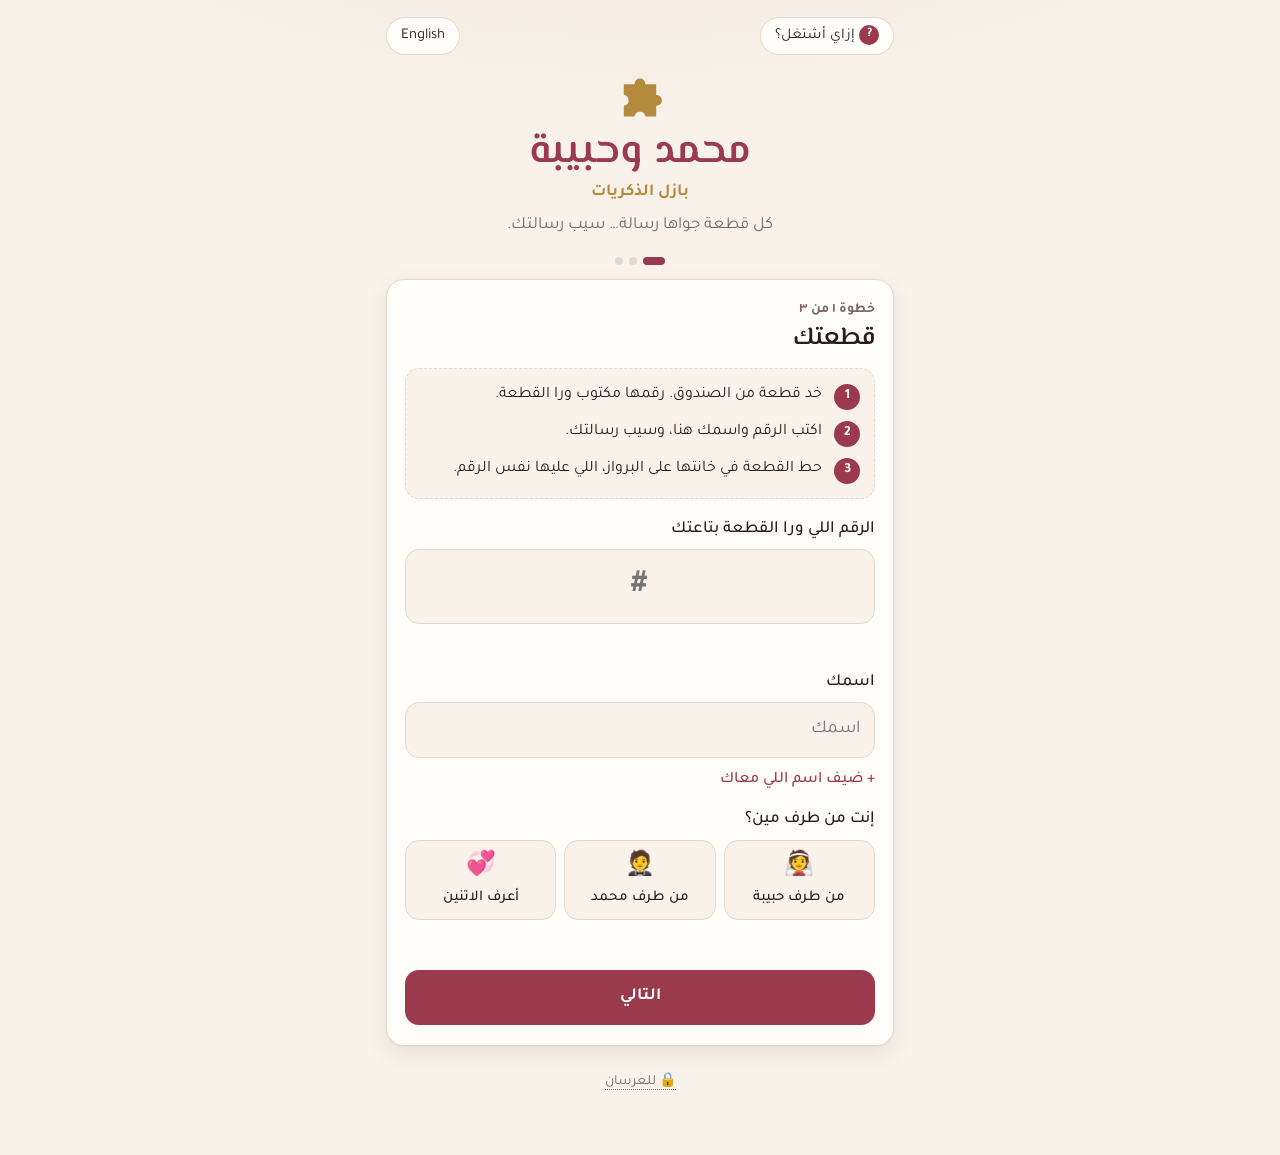
==== index.html @ a531de99 "Add files via upload" ====
<!doctype html>
<html lang="ar" dir="rtl">
<head>
  <meta charset="utf-8">
  <meta name="viewport" content="width=device-width, initial-scale=1, viewport-fit=cover">
  <meta name="robots" content="noindex, nofollow">
  <meta name="theme-color" content="#f8f2ea" media="(prefers-color-scheme: light)">
  <meta name="theme-color" content="#1b1416" media="(prefers-color-scheme: dark)">
  <title>Puzzle of Memories</title>
  <link rel="icon" href="data:image/svg+xml,%3Csvg xmlns='http://www.w3.org/2000/svg' viewBox='0 0 100 100'%3E%3Cpath fill='%239b3a4d' d='M20 30H40C40 16 60 16 60 30H80V50C94 50 94 70 80 70V90H60C60 78 40 78 40 90H20V70C32 70 32 50 20 50Z'/%3E%3C/svg%3E">
  <link rel="preconnect" href="https://fonts.googleapis.com">
  <link rel="preconnect" href="https://fonts.gstatic.com" crossorigin>
  <link href="https://fonts.googleapis.com/css2?family=Cormorant+Garamond:wght@600&family=El+Messiri:wght@600&family=Tajawal:wght@400;500;700&display=swap" rel="stylesheet">
  <link rel="stylesheet" href="app.css?v=1">
</head>
<body>
<div class="wrap">
  <div class="topbar">
    <button class="chip-btn" id="helpBtn"><b aria-hidden="true">?</b> <span data-t="helpBtn"></span></button>
    <button class="chip-btn" id="langBtn" data-t="langSwitch">English</button>
  </div>

  <header class="hero">
    <svg class="emblem" viewBox="0 0 100 100" aria-hidden="true"><path fill="currentColor" d="M20 30H40C40 16 60 16 60 30H80V50C94 50 94 70 80 70V90H60C60 78 40 78 40 90H20V70C32 70 32 50 20 50Z"/></svg>
    <h1 class="couple-names" data-couple></h1>
    <p class="app-title" data-t="appTitle"></p>
    <p class="tagline" data-t="tagline"></p>
    <div class="progress-pill" id="progress" hidden>
      <span class="progress-bar"><i id="progressFill"></i></span>
      <span id="progressText"></span>
    </div>
  </header>

  <p class="notice" id="demoNote" data-t="demo" hidden></p>
  <p class="notice" id="inAppNote" data-t="inApp" hidden></p>

  <!-- unsent message from earlier -->
  <section class="card" id="pendingCard" hidden>
    <p id="pendingText" style="margin-top:0"></p>
    <div class="actions">
      <button class="btn btn-primary" id="pendingSend" data-t="sendNow"></button>
      <button class="btn btn-ghost" id="pendingDiscard" data-t="discard"></button>
    </div>
  </section>

  <div class="dots" id="dots"><i></i><i></i><i></i></div>

  <!-- STEP 1: piece + names -->
  <section class="card" id="step1">
    <p class="step-label" id="s1label"></p>
    <h2 data-t="step1Title"></h2>
    <ol class="how" id="howList">
      <li><span class="n">1</span><span data-t="how1"></span></li>
      <li><span class="n">2</span><span data-t="how2"></span></li>
      <li><span class="n">3</span><span data-t="how3"></span></li>
    </ol>
    <label class="field" for="piece" data-t="pieceLabel"></label>
    <input class="input piece-input" id="piece" inputmode="numeric" pattern="[0-9]*" autocomplete="off" maxlength="4" placeholder="#">
    <div class="status" id="pieceStatus" aria-live="polite"></div>
    <div class="suggest" id="suggest" hidden>
      <span class="bulb" aria-hidden="true">💡</span>
      <div><p id="suggestText"></p><button class="btn btn-soft btn-small" id="suggestUse"></button></div>
    </div>

    <label class="field" for="name" data-t="nameLabel"></label>
    <input class="input" id="name" autocomplete="name" maxlength="80" data-tph="namePh">

    <div id="partnerWrap" hidden>
      <label class="field" for="partner" data-t="partnerLabel"></label>
      <div class="row">
        <input class="input" id="partner" maxlength="80" data-tph="partnerPh">
        <button class="btn btn-ghost btn-small" id="partnerRemove" data-t="remove"></button>
      </div>
    </div>
    <button class="link-btn" id="partnerAdd" data-t="addPartner"></button>

    <label class="field" data-t="sideLabel"></label>
    <div class="sides" id="sides">
      <button class="side-opt" data-side="bride" aria-pressed="false"><span class="ico">👰</span><span data-t="side_bride"></span></button>
      <button class="side-opt" data-side="groom" aria-pressed="false"><span class="ico">🤵</span><span data-t="side_groom"></span></button>
      <button class="side-opt" data-side="both" aria-pressed="false"><span class="ico">💞</span><span data-t="side_both"></span></button>
    </div>

    <div class="status bad" id="s1err"></div>
    <div class="actions"><button class="btn btn-primary" id="s1next" data-t="next"></button></div>
  </section>

  <!-- STEP 2: question or note -->
  <section class="card" id="step2" hidden>
    <p class="step-label" id="s2label"></p>
    <h2 data-t="step2Title"></h2>

    <button class="choice" id="modeQ" aria-pressed="true">
      <span class="ico">💬</span>
      <span><b data-t="modeQuestion"></b><span data-t="modeQuestionSub"></span></span>
    </button>

    <div class="qcard" id="qcard">
      <span class="cat" id="qcat"></span>
      <p class="qtext" id="qtext"></p>
      <div class="qbtns">
        <button class="btn btn-soft btn-small" id="shuffle">🔀 <span data-t="anotherQ"></span></button>
        <button class="btn btn-ghost btn-small" id="seeAll" data-t="seeAll"></button>
      </div>
    </div>

    <button class="choice" id="modeN" aria-pressed="false" style="margin-top:12px">
      <span class="ico">💌</span>
      <span><b data-t="modeNote"></b><span data-t="modeNoteSub"></span></span>
    </button>

    <div class="actions">
      <button class="btn btn-ghost" id="s2back" data-t="back"></button>
      <button class="btn btn-primary" id="s2next" data-t="next"></button>
    </div>
  </section>

  <!-- STEP 3: write / voice / photo -->
  <section class="card" id="step3" hidden>
    <p class="step-label" id="s3label"></p>
    <h2 id="s3title"></h2>

    <div class="mini-q" id="miniQ">
      <div class="mini-q-head">
        <span class="cat" data-t="yourQuestion"></span>
        <button class="link-btn" style="padding:0" id="changeQ" data-t="change"></button>
      </div>
      <p class="qtext" id="miniQtext"></p>
    </div>
    <p class="relax" data-t="relax"></p>

    <div class="block">
      <div class="block-head"><b>✍️ <span data-t="writeLabel"></span></b><span class="opt" data-t="optional"></span></div>
      <textarea class="input" id="message" maxlength="5000" data-tph="writePh"></textarea>
    </div>

    <div class="block">
      <div class="block-head"><b>🎙️ <span data-t="voiceLabel"></span></b><span class="opt" id="maxVoice"></span></div>
      <div class="rec" id="recIdle">
        <button class="rec-btn" id="recStart" aria-label="record">
          <svg viewBox="0 0 24 24" fill="currentColor"><path d="M12 15a3 3 0 0 0 3-3V6a3 3 0 1 0-6 0v6a3 3 0 0 0 3 3Zm5-3a5 5 0 0 1-10 0H5a7 7 0 0 0 6 6.92V21h2v-2.08A7 7 0 0 0 19 12h-2Z"/></svg>
        </button>
        <div class="rec-info"><span data-t="record"></span></div>
      </div>
      <div class="rec" id="recLive" hidden>
        <button class="rec-btn live" id="recStop" aria-label="stop">
          <svg viewBox="0 0 24 24" fill="currentColor"><rect x="6" y="6" width="12" height="12" rx="2"/></svg>
        </button>
        <div class="rec-info">
          <div class="rec-time" id="recTime">0:00</div>
          <div class="meter" id="meter"></div>
          <small class="opt" data-t="recording"></small>
        </div>
      </div>
      <div class="rec-done" id="recDone" hidden>
        <audio id="recAudio" controls preload="metadata"></audio>
        <div class="row">
          <button class="btn btn-soft btn-small" id="recAgain" data-t="reRecord"></button>
          <button class="btn btn-ghost btn-small" id="recDel" data-t="del"></button>
        </div>
      </div>
      <div class="status bad" id="recErr"></div>
    </div>

    <div class="block">
      <div class="block-head"><b>📸 <span data-t="photoLabel"></span></b><span class="opt" data-t="optional"></span></div>
      <p class="hint" data-t="photoSub"></p>
      <div id="photoIdle"><button class="btn btn-soft" id="photoStart">📷 <span data-t="takePhoto"></span></button></div>
      <div id="photoDone" hidden>
        <img class="photo-preview" id="photoImg" alt="">
        <div class="row">
          <button class="btn btn-soft btn-small" id="photoAgain" data-t="retake"></button>
          <button class="btn btn-ghost btn-small" id="photoDel" data-t="remove"></button>
        </div>
      </div>
      <input type="file" id="photoFallback" accept="image/*" capture="user" hidden>
      <div class="status bad" id="photoErr"></div>
    </div>

    <div class="status bad" id="s3err"></div>
    <div id="sendState" class="sending" hidden>
      <div id="sendText"></div>
      <div class="upbar"><i id="sendBar"></i></div>
      <button class="btn btn-soft btn-small" id="retryBtn" style="margin-top:12px" data-t="retry" hidden></button>
    </div>
    <div class="actions" id="s3actions">
      <button class="btn btn-ghost" id="s3back" data-t="back"></button>
      <button class="btn btn-primary" id="send" data-t="send"></button>
    </div>
  </section>

  <!-- DONE -->
  <section class="card done" id="doneCard" hidden>
    <div class="big-num">
      <svg viewBox="0 0 100 100" aria-hidden="true"><path fill="currentColor" d="M20 30H40C40 16 60 16 60 30H80V50C94 50 94 70 80 70V90H60C60 78 40 78 40 90H20V70C32 70 32 50 20 50Z"/></svg>
      <span id="doneNum"></span>
    </div>
    <h2 id="doneTitle"></h2>
    <p id="doneBody"></p>
    <div class="thanks">
      <p data-t="coupleThanks"></p>
      <p class="sign" data-couple></p>
    </div>
    <div class="actions"><button class="btn btn-ghost" style="width:100%" id="again" data-t="nextGuest"></button></div>
  </section>

  <p class="foot"><a href="couple.html">🔒 <span data-t="forCouple"></span></a></p>
</div>

<!-- all-questions sheet -->
<div class="sheet-back" id="sheet" hidden>
  <div class="sheet" role="dialog" aria-modal="true">
    <div class="sheet-head"><h3 data-t="chooseOne"></h3><button class="chip-btn" id="sheetClose" data-t="close"></button></div>
    <div class="sheet-body" id="sheetBody"></div>
  </div>
</div>

<!-- how it works -->
<div class="sheet-back" id="help" hidden>
  <div class="sheet" role="dialog" aria-modal="true" aria-labelledby="helpTitle">
    <div class="sheet-head"><h3 id="helpTitle" data-t="howTitle"></h3><button class="chip-btn" id="helpClose" data-t="close"></button></div>
    <div class="sheet-body">
      <ol class="how big">
        <li><span class="n">1</span><span data-t="how1"></span></li>
        <li><span class="n">2</span><span data-t="how2"></span></li>
        <li><span class="n">3</span><span data-t="how3"></span></li>
      </ol>
      <p class="relax" data-t="relax"></p>
      <div class="actions"><button class="btn btn-primary" id="helpOk" data-t="howClose"></button></div>
    </div>
  </div>
</div>

<!-- camera -->
<div class="cam" id="cam" hidden>
  <video id="camVideo" playsinline muted autoplay></video>
  <div class="cam-bar">
    <button class="chip-btn" id="camCancel" data-t="cancel"></button>
    <button class="shutter" id="camShoot" aria-label="take photo"></button>
    <button class="chip-btn" id="camFlip">🔄 <span data-t="flip"></span></button>
  </div>
</div>

<script>
  // If the couple has signed in on this phone, scanning the QR opens their memories directly.
  try {
    if (localStorage.getItem("puzzle-couple-pass") && !/[?&]guest\b/.test(location.search)) location.replace("couple.html");
  } catch (e) {}
</script>
<script src="config.js?v=1"></script>
<script src="i18n.js?v=1"></script>
<script src="api.js?v=1"></script>
<script src="guest.js?v=1"></script>
</body>
</html>
---- app.css ----
:root {
  --bg: #f8f2ea;
  --bg-2: #f1e7dc;
  --surface: #fffdfa;
  --ink: #2a1b1f;
  --muted: #7a666a;
  --line: #e6d8cc;
  --rose: #9b3a4d;
  --rose-ink: #ffffff;
  --rose-soft: #f4e2e1;
  --gold: #b48a3c;
  --gold-soft: #f3e8d2;
  --ok: #3f7d58;
  --err: #b0413e;
  --shadow: 0 1px 2px rgba(60, 30, 30, .06), 0 8px 24px rgba(60, 30, 30, .07);
  --radius: 18px;
  --font-body: "Tajawal", system-ui, -apple-system, "Segoe UI", sans-serif;
  --font-display: "Cormorant Garamond", Georgia, serif;
  color-scheme: light;
}
:root[lang="ar"] { --font-display: "El Messiri", "Tajawal", serif; }

@media (prefers-color-scheme: dark) {
  :root:not([data-theme="light"]) {
    --bg: #1b1416; --bg-2: #241a1d; --surface: #2a2023; --ink: #f4eae6; --muted: #b9a6a8;
    --line: #3d2f33; --rose: #d9798a; --rose-ink: #2a1418; --rose-soft: #3a2429; --gold: #d8b36a;
    --gold-soft: #3a3022; --ok: #7cc49a; --err: #ef8b86;
    --shadow: 0 1px 2px rgba(0,0,0,.3), 0 8px 24px rgba(0,0,0,.25);
    color-scheme: dark;
  }
}
:root[data-theme="dark"] {
  --bg: #1b1416; --bg-2: #241a1d; --surface: #2a2023; --ink: #f4eae6; --muted: #b9a6a8;
  --line: #3d2f33; --rose: #d9798a; --rose-ink: #2a1418; --rose-soft: #3a2429; --gold: #d8b36a;
  --gold-soft: #3a3022; --ok: #7cc49a; --err: #ef8b86; color-scheme: dark;
}

* { box-sizing: border-box; }
html { -webkit-text-size-adjust: 100%; }
body {
  margin: 0; min-height: 100dvh; background: var(--bg); color: var(--ink);
  font-family: var(--font-body); font-size: 17px; line-height: 1.55;
  background-image: radial-gradient(1200px 500px at 50% -200px, var(--bg-2), transparent 70%);
}
button, input, textarea { font: inherit; color: inherit; }
[hidden] { display: none !important; }

.wrap { max-width: 540px; margin: 0 auto; padding: 16px 16px 48px; }

/* ---------- header ---------- */
.topbar { display: flex; justify-content: space-between; align-items: center; gap: 8px; min-height: 40px; }
.chip-btn {
  border: 1px solid var(--line); background: var(--surface); border-radius: 999px;
  padding: 6px 14px; font-size: 15px; cursor: pointer; color: var(--ink);
}
.chip-btn:active { transform: scale(.97); }
.hero { text-align: center; padding: 12px 0 18px; }
.emblem { width: 54px; height: 54px; color: var(--gold); margin: 0 auto 6px; display: block; }
.couple-names {
  font-family: var(--font-display); font-weight: 600; font-size: clamp(30px, 8.5vw, 42px);
  line-height: 1.15; margin: 0; color: var(--rose); letter-spacing: .2px;
}
.app-title { margin: 4px 0 0; font-size: 15px; letter-spacing: .14em; text-transform: uppercase; color: var(--gold); font-weight: 700; }
:root[lang="ar"] .app-title { letter-spacing: 0; text-transform: none; font-size: 17px; }
.tagline { margin: 6px 0 0; color: var(--muted); }
.progress-pill {
  display: inline-flex; align-items: center; gap: 8px; margin-top: 12px; padding: 6px 14px;
  border-radius: 999px; background: var(--gold-soft); color: var(--ink); font-size: 15px; font-weight: 500;
}
.progress-bar { width: 70px; height: 6px; border-radius: 6px; background: color-mix(in srgb, var(--gold) 25%, transparent); overflow: hidden; }
.progress-bar > i { display: block; height: 100%; background: var(--gold); width: 0; transition: width .6s ease; }

.notice {
  border-radius: 14px; padding: 10px 14px; font-size: 15px; margin: 0 0 12px;
  background: var(--gold-soft); border: 1px solid color-mix(in srgb, var(--gold) 35%, transparent);
}
.notice.err { background: color-mix(in srgb, var(--err) 12%, var(--surface)); border-color: color-mix(in srgb, var(--err) 35%, transparent); }

/* ---------- cards & steps ---------- */
.card {
  background: var(--surface); border: 1px solid var(--line); border-radius: var(--radius);
  box-shadow: var(--shadow); padding: 20px 18px; margin-bottom: 14px;
}
.step-label { font-size: 13px; color: var(--muted); font-weight: 700; letter-spacing: .06em; text-transform: uppercase; margin: 0 0 2px; }
:root[lang="ar"] .step-label { letter-spacing: 0; text-transform: none; font-size: 14px; }
.card h2 { font-family: var(--font-display); font-size: 27px; font-weight: 600; margin: 0 0 14px; line-height: 1.2; }
:root[lang="ar"] .card h2 { font-size: 25px; }
.dots { display: flex; gap: 6px; justify-content: center; margin: 0 0 14px; }
.dots i { width: 8px; height: 8px; border-radius: 50%; background: var(--line); transition: all .3s; }
.dots i.on { background: var(--rose); width: 22px; border-radius: 6px; }

label.field { display: block; font-weight: 500; margin: 14px 0 6px; }
label.field:first-of-type { margin-top: 0; }
.input, textarea.input {
  width: 100%; border: 1.5px solid var(--line); background: var(--bg); border-radius: 14px;
  padding: 13px 14px; font-size: 18px; outline: none; transition: border-color .2s, box-shadow .2s;
}
.input:focus { border-color: var(--rose); box-shadow: 0 0 0 4px color-mix(in srgb, var(--rose) 15%, transparent); }
textarea.input { min-height: 140px; resize: vertical; line-height: 1.6; }
.piece-input { font-size: 34px; text-align: center; font-weight: 700; letter-spacing: .05em; padding: 10px; font-family: var(--font-body); }
.status { min-height: 24px; font-size: 15px; margin-top: 8px; color: var(--muted); }
.status.ok { color: var(--ok); font-weight: 500; }
.status.bad { color: var(--err); }
.link-btn { background: none; border: 0; color: var(--rose); padding: 10px 0 0; cursor: pointer; font-weight: 500; font-size: 16px; }
.row { display: flex; gap: 10px; align-items: center; }
.row > .input { flex: 1; }

.btn {
  display: inline-flex; align-items: center; justify-content: center; gap: 8px; border: 0; cursor: pointer;
  border-radius: 14px; padding: 14px 20px; font-size: 17px; font-weight: 700; min-height: 52px;
  transition: transform .1s, opacity .2s, background .2s;
}
.btn:active { transform: scale(.98); }
.btn[disabled] { opacity: .5; cursor: default; }
.btn-primary { background: var(--rose); color: var(--rose-ink); width: 100%; }
.btn-soft { background: var(--rose-soft); color: var(--rose); }
.btn-ghost { background: transparent; color: var(--muted); border: 1.5px solid var(--line); }
.btn-small { min-height: 40px; padding: 8px 14px; font-size: 15px; border-radius: 12px; }
.actions { display: flex; gap: 10px; margin-top: 18px; }
.actions .btn-primary { flex: 1; }

/* side choice */
.sides { display: grid; grid-template-columns: repeat(3, 1fr); gap: 8px; }
.side-opt {
  display: flex; flex-direction: column; align-items: center; gap: 4px; padding: 12px 6px; cursor: pointer;
  border: 1.5px solid var(--line); background: var(--bg); border-radius: 14px; font-weight: 500; font-size: 15px; line-height: 1.3; text-align: center;
}
.side-opt .ico { font-size: 24px; }
.side-opt[aria-pressed="true"] { border-color: var(--rose); background: var(--rose-soft); color: var(--rose); font-weight: 700; }
.qopt .cat { display: inline-block; margin-bottom: 4px; font-size: 12px; background: var(--gold-soft); }
.sheet-cat { position: sticky; top: 0; background: var(--surface); padding: 12px 18px 8px; margin: 0 -14px 4px; z-index: 1; box-shadow: 0 6px 8px -6px rgba(0,0,0,.08); }
.sheet-body { padding-top: 0 !important; }

/* mode choice */
.choice {
  display: flex; gap: 14px; align-items: flex-start; width: 100%; text-align: start; padding: 16px;
  border: 1.5px solid var(--line); background: var(--bg); border-radius: 16px; margin-bottom: 10px; cursor: pointer;
  transition: border-color .2s, background .2s;
}
.choice .ico { font-size: 26px; line-height: 1; margin-top: 2px; }
.choice b { display: block; font-size: 18px; }
.choice span { color: var(--muted); font-size: 15px; }
.choice[aria-pressed="true"] { border-color: var(--rose); background: var(--rose-soft); }

/* question */
.qcard {
  position: relative; border-radius: 16px; padding: 20px 18px 16px; margin-top: 4px;
  background: linear-gradient(160deg, var(--gold-soft), var(--rose-soft)); border: 1px solid var(--line);
}
.cat { display: inline-block; font-size: 13px; font-weight: 700; padding: 3px 10px; border-radius: 999px; background: var(--surface); color: var(--gold); }
.qtext { font-family: var(--font-display); font-size: 25px; line-height: 1.3; margin: 10px 0 14px; font-weight: 600; }
:root[lang="ar"] .qtext { font-size: 23px; line-height: 1.5; }
.qtext.swap { animation: swap .35s ease; }
@keyframes swap { from { opacity: 0; transform: translateY(6px); } to { opacity: 1; transform: none; } }
.qbtns { display: flex; gap: 8px; flex-wrap: wrap; }

.mini-q { background: var(--bg); border: 1px dashed var(--line); border-radius: 14px; padding: 12px 14px; margin-bottom: 16px; }
.mini-q .qtext { font-size: 20px; margin: 4px 0 0; }
.mini-q-head { display: flex; justify-content: space-between; align-items: center; gap: 8px; }

/* section blocks in step 3 */
.block { border-top: 1px solid var(--line); padding-top: 16px; margin-top: 18px; }
.block:first-of-type { border-top: 0; padding-top: 0; margin-top: 0; }
.block-head { display: flex; justify-content: space-between; align-items: baseline; gap: 8px; margin-bottom: 8px; }
.block-head b { font-size: 18px; }
.opt { font-size: 13px; color: var(--muted); }
.hint { color: var(--muted); font-size: 15px; margin: 0 0 10px; }

/* recorder */
.rec { display: flex; align-items: center; gap: 12px; flex-wrap: wrap; }
.rec-btn {
  width: 64px; height: 64px; border-radius: 50%; border: 0; background: var(--rose); color: var(--rose-ink);
  display: grid; place-items: center; cursor: pointer; flex: none; box-shadow: 0 4px 14px color-mix(in srgb, var(--rose) 35%, transparent);
}
.rec-btn svg { width: 28px; height: 28px; }
.rec-btn.live { animation: pulse 1.4s infinite; }
@keyframes pulse { 0% { box-shadow: 0 0 0 0 color-mix(in srgb, var(--rose) 45%, transparent); } 100% { box-shadow: 0 0 0 18px transparent; } }
.rec-info { flex: 1; min-width: 140px; }
.rec-time { font-variant-numeric: tabular-nums; font-weight: 700; font-size: 18px; }
.meter { display: flex; gap: 3px; align-items: center; height: 26px; margin-top: 4px; }
.meter i { width: 4px; border-radius: 3px; background: var(--rose); height: 4px; transition: height .08s; }
audio { width: 100%; margin-top: 4px; }
.rec-done { display: flex; flex-direction: column; gap: 8px; width: 100%; }

/* photo */
.photo-preview { width: 100%; border-radius: 14px; display: block; margin-bottom: 10px; border: 1px solid var(--line); }
.cam {
  position: fixed; inset: 0; background: #000; z-index: 50; display: flex; flex-direction: column;
}
.cam video { flex: 1; width: 100%; object-fit: cover; min-height: 0; }
.cam video.mirror { transform: scaleX(-1); }
.cam-bar { display: flex; justify-content: space-around; align-items: center; padding: 18px 16px calc(18px + env(safe-area-inset-bottom)); background: #000; }
.cam-bar .chip-btn { background: rgba(255,255,255,.12); color: #fff; border-color: rgba(255,255,255,.25); }
.shutter { width: 74px; height: 74px; border-radius: 50%; border: 5px solid #fff; background: rgba(255,255,255,.25); cursor: pointer; }
.shutter:active { background: #fff; }
.flash { position: fixed; inset: 0; background: #fff; z-index: 60; pointer-events: none; animation: flash .35s ease forwards; }
@keyframes flash { from { opacity: .9; } to { opacity: 0; } }

/* sheet (all questions) */
.sheet-back { position: fixed; inset: 0; background: rgba(20, 10, 12, .45); z-index: 40; display: flex; align-items: flex-end; justify-content: center; }
.sheet {
  background: var(--surface); width: 100%; max-width: 560px; max-height: 86dvh; border-radius: 22px 22px 0 0;
  display: flex; flex-direction: column; animation: up .25s ease;
}
@keyframes up { from { transform: translateY(40px); opacity: 0; } to { transform: none; opacity: 1; } }
.sheet-head { display: flex; justify-content: space-between; align-items: center; padding: 16px 18px 10px; border-bottom: 1px solid var(--line); }
.sheet-head h3 { margin: 0; font-size: 20px; font-family: var(--font-display); }
.sheet-body { overflow-y: auto; padding: 8px 14px calc(20px + env(safe-area-inset-bottom)); }
.sheet-cat { margin: 16px 4px 8px; font-weight: 700; color: var(--gold); font-size: 15px; }
.qopt {
  display: block; width: 100%; text-align: start; border: 1.5px solid var(--line); background: var(--bg);
  border-radius: 14px; padding: 12px 14px; margin-bottom: 8px; cursor: pointer; font-size: 16px; line-height: 1.45;
}
.qopt[aria-pressed="true"] { border-color: var(--rose); background: var(--rose-soft); font-weight: 500; }

/* done */
.done { text-align: center; padding: 30px 20px; }
.done .big-num {
  width: 110px; height: 110px; margin: 6px auto 14px; display: grid; place-items: center; color: var(--rose-ink);
  font-size: 44px; font-weight: 700; position: relative;
}
.done .big-num svg { position: absolute; inset: 0; width: 100%; height: 100%; color: var(--rose); }
.done .big-num span { position: relative; line-height: 1; }
.done .big-num span.long { font-size: 30px; }
.done h2 { margin-bottom: 8px; }
.done p { margin: 0 0 8px; }
.done .soft { color: var(--muted); font-style: italic; }

.sending { text-align: center; padding: 8px 0 0; color: var(--muted); font-size: 15px; }
.upbar { height: 6px; border-radius: 6px; background: var(--line); overflow: hidden; margin-top: 8px; }
.upbar > i { display: block; height: 100%; width: 0; background: var(--rose); transition: width .2s; }

.foot { text-align: center; margin-top: 26px; font-size: 14px; }
.foot a { color: var(--muted); text-decoration: none; border-bottom: 1px dotted var(--muted); }

.shake { animation: shake .35s; }
@keyframes shake { 25% { transform: translateX(-6px); } 75% { transform: translateX(6px); } }

/* ---------- couple page ---------- */
.tabs { display: flex; background: var(--bg-2); border-radius: 14px; padding: 4px; margin-bottom: 14px; }
.tabs button { flex: 1; border: 0; background: transparent; border-radius: 11px; padding: 10px; font-weight: 700; cursor: pointer; color: var(--muted); }
.tabs button[aria-selected="true"] { background: var(--surface); color: var(--rose); box-shadow: var(--shadow); }
.grid { display: grid; grid-template-columns: repeat(auto-fill, minmax(52px, 1fr)); gap: 8px; }
.cell {
  aspect-ratio: 1; border-radius: 12px; border: 1.5px dashed var(--line); background: transparent; color: var(--muted);
  font-weight: 700; cursor: pointer; font-size: 16px; display: grid; place-items: center; position: relative; padding: 0;
}
.cell.full { border: 0; background: var(--rose); color: var(--rose-ink); }
.cell .dot { position: absolute; bottom: 5px; font-size: 9px; letter-spacing: 1px; opacity: .85; }
.memory .m-num { display: inline-flex; align-items: center; gap: 8px; color: var(--gold); font-weight: 700; font-size: 15px; }
.memory .m-from { font-family: var(--font-display); font-size: 28px; font-weight: 600; color: var(--rose); margin: 4px 0 12px; line-height: 1.2; }
.memory .m-q { background: var(--gold-soft); border-radius: 12px; padding: 10px 14px; margin-bottom: 14px; font-weight: 500; }
.memory .m-q small { display: block; color: var(--gold); font-weight: 700; font-size: 13px; }
.memory .m-msg { white-space: pre-wrap; font-size: 19px; line-height: 1.7; margin: 0 0 14px; }
.memory .m-photo { width: 100%; border-radius: 14px; display: block; margin: 0 0 12px; }
.memory .m-time { color: var(--muted); font-size: 14px; margin-top: 10px; }
.nav { display: flex; gap: 10px; justify-content: space-between; margin-top: 14px; }
.nav .btn { flex: 1; }
.tools { display: flex; gap: 8px; flex-wrap: wrap; margin-top: 14px; padding-top: 14px; border-top: 1px solid var(--line); }
.toast {
  position: fixed; bottom: calc(20px + env(safe-area-inset-bottom)); left: 50%; transform: translateX(-50%);
  background: var(--ink); color: var(--bg); padding: 10px 18px; border-radius: 999px; z-index: 70; font-size: 15px;
  box-shadow: var(--shadow); animation: up .25s ease; max-width: calc(100% - 32px); text-align: center;
}
.modal { background: var(--surface); border-radius: 20px; padding: 20px; width: calc(100% - 32px); max-width: 420px; margin: auto; align-self: center; }
.modal p { margin: 0 0 12px; }
.bar { display: flex; gap: 8px; flex-wrap: wrap; justify-content: center; margin-top: 18px; }

/* ---------- how it works, suggestion, relaxed hint, couple's thank-you ---------- */
ol.how { list-style: none; margin: 0 0 18px; padding: 14px 14px; display: grid; gap: 10px; background: var(--bg); border-radius: 14px; border: 1px dashed var(--line); }
ol.how li { display: flex; gap: 12px; align-items: flex-start; font-size: 16px; line-height: 1.5; }
ol.how .n { flex: none; width: 26px; height: 26px; border-radius: 50%; background: var(--rose); color: var(--rose-ink); font-weight: 700; font-size: 14px; display: grid; place-items: center; margin-top: 1px; }
ol.how.big { background: transparent; border: 0; padding: 8px 4px 4px; gap: 16px; }
ol.how.big li { font-size: 18px; }
ol.how.big .n { width: 32px; height: 32px; font-size: 16px; }
.suggest { display: flex; gap: 12px; align-items: flex-start; margin-top: 10px; padding: 12px 14px; border-radius: 14px; background: var(--gold-soft); font-size: 15px; line-height: 1.5; }
.suggest .bulb { font-size: 22px; line-height: 1.3; }
.suggest p { margin: 0 0 8px; }
.relax { margin: 0 0 14px; padding: 12px 14px; border-radius: 14px; background: var(--rose-soft); color: var(--ink); font-size: 16px; line-height: 1.55; }
.thanks { margin: 18px 0 6px; padding: 18px 16px; border-radius: 16px; background: linear-gradient(160deg, var(--gold-soft), var(--rose-soft)); border: 1px solid var(--line); text-align: center; }
.thanks p { margin: 0; font-size: 17px; line-height: 1.7; }
.thanks .sign { margin-top: 8px; font-family: var(--font-display); font-size: 26px; color: var(--rose); line-height: 1.2; }
.done .big-num span { }
#helpBtn b { display: inline-grid; place-items: center; width: 20px; height: 20px; border-radius: 50%; background: var(--rose); color: var(--rose-ink); font-size: 13px; vertical-align: middle; }
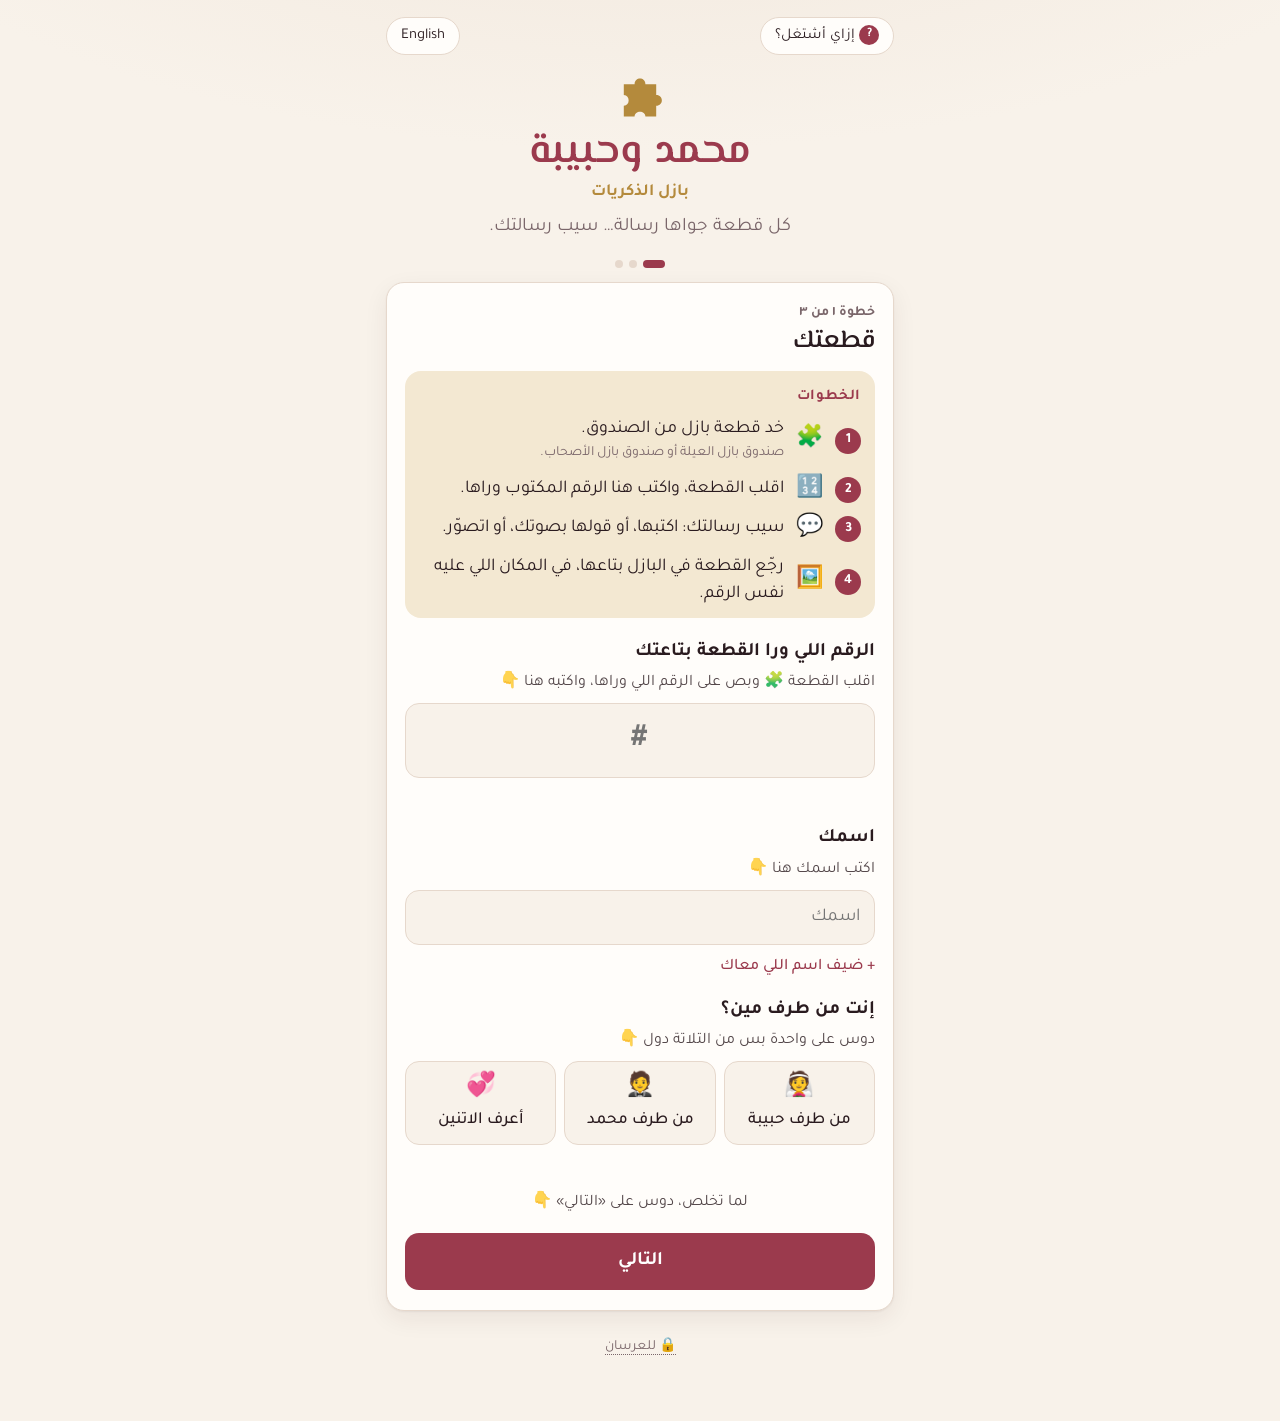
==== commit e990da03: "Add files via upload" ====
--- a/index.html
+++ b/index.html
@@ -11,7 +11,7 @@
   <link rel="preconnect" href="https://fonts.googleapis.com">
   <link rel="preconnect" href="https://fonts.gstatic.com" crossorigin>
   <link href="https://fonts.googleapis.com/css2?family=Cormorant+Garamond:wght@600&family=El+Messiri:wght@600&family=Tajawal:wght@400;500;700&display=swap" rel="stylesheet">
-  <link rel="stylesheet" href="app.css?v=1">
+  <link rel="stylesheet" href="app.css?v=2">
 </head>
 <body>
 <div class="wrap">
@@ -49,20 +49,27 @@
   <section class="card" id="step1">
     <p class="step-label" id="s1label"></p>
     <h2 data-t="step1Title"></h2>
-    <ol class="how" id="howList">
-      <li><span class="n">1</span><span data-t="how1"></span></li>
-      <li><span class="n">2</span><span data-t="how2"></span></li>
-      <li><span class="n">3</span><span data-t="how3"></span></li>
-    </ol>
+    <div class="how-box">
+      <p class="how-head" data-t="howHead"></p>
+      <ol class="how" id="howList">
+        <li><span class="n">1</span><span class="hi">🧩</span><span><span data-t="how1"></span> <small data-t="how1b"></small></span></li>
+        <li><span class="n">2</span><span class="hi">🔢</span><span data-t="how2"></span></li>
+        <li><span class="n">3</span><span class="hi">💬</span><span data-t="how3"></span></li>
+        <li><span class="n">4</span><span class="hi">🖼️</span><span data-t="how4"></span></li>
+      </ol>
+    </div>
     <label class="field" for="piece" data-t="pieceLabel"></label>
+    <p class="fhint" data-t="pieceHint"></p>
     <input class="input piece-input" id="piece" inputmode="numeric" pattern="[0-9]*" autocomplete="off" maxlength="4" placeholder="#">
     <div class="status" id="pieceStatus" aria-live="polite"></div>
     <div class="suggest" id="suggest" hidden>
-      <span class="bulb" aria-hidden="true">💡</span>
-      <div><p id="suggestText"></p><button class="btn btn-soft btn-small" id="suggestUse"></button></div>
+      <p class="sg-text"><span aria-hidden="true">💡</span> <span data-t="suggestText"></span></p>
+      <div class="sg-rows" id="suggestRows"></div>
+      <p class="sg-note" data-t="suggestNote"></p>
     </div>
 
     <label class="field" for="name" data-t="nameLabel"></label>
+    <p class="fhint" data-t="nameHint"></p>
     <input class="input" id="name" autocomplete="name" maxlength="80" data-tph="namePh">
 
     <div id="partnerWrap" hidden>
@@ -75,6 +82,7 @@
     <button class="link-btn" id="partnerAdd" data-t="addPartner"></button>
 
     <label class="field" data-t="sideLabel"></label>
+    <p class="fhint" data-t="sideHint"></p>
     <div class="sides" id="sides">
       <button class="side-opt" data-side="bride" aria-pressed="false"><span class="ico">👰</span><span data-t="side_bride"></span></button>
       <button class="side-opt" data-side="groom" aria-pressed="false"><span class="ico">🤵</span><span data-t="side_groom"></span></button>
@@ -82,6 +90,7 @@
     </div>
 
     <div class="status bad" id="s1err"></div>
+    <p class="fhint center" data-t="nextHint"></p>
     <div class="actions"><button class="btn btn-primary" id="s1next" data-t="next"></button></div>
   </section>
 
@@ -89,29 +98,31 @@
   <section class="card" id="step2" hidden>
     <p class="step-label" id="s2label"></p>
     <h2 data-t="step2Title"></h2>
-
-    <button class="choice" id="modeQ" aria-pressed="true">
-      <span class="ico">💬</span>
-      <span><b data-t="modeQuestion"></b><span data-t="modeQuestionSub"></span></span>
-    </button>
-
-    <div class="qcard" id="qcard">
-      <span class="cat" id="qcat"></span>
-      <p class="qtext" id="qtext"></p>
-      <div class="qbtns">
-        <button class="btn btn-soft btn-small" id="shuffle">🔀 <span data-t="anotherQ"></span></button>
-        <button class="btn btn-ghost btn-small" id="seeAll" data-t="seeAll"></button>
-      </div>
-    </div>
-
-    <button class="choice" id="modeN" aria-pressed="false" style="margin-top:12px">
-      <span class="ico">💌</span>
-      <span><b data-t="modeNote"></b><span data-t="modeNoteSub"></span></span>
-    </button>
+    <p class="fhint" data-t="step2Hint"></p>
+
+    <div class="pick" id="pickQ">
+      <div class="pick-head"><span class="ico">💬</span><b data-t="pickQTitle"></b></div>
+      <div class="qcard" id="qcard">
+        <span class="cat" id="qcat"></span>
+        <p class="qtext" id="qtext"></p>
+        <div class="qbtns">
+          <button class="btn btn-soft btn-small" id="shuffle">🔀 <span data-t="anotherQ"></span></button>
+          <button class="btn btn-ghost btn-small" id="seeAll" data-t="seeAll"></button>
+        </div>
+      </div>
+      <button class="btn btn-primary btn-block" id="modeQ" data-t="pickQBtn"></button>
+    </div>
+
+    <div class="or-sep"><span data-t="orWord"></span></div>
+
+    <div class="pick" id="pickN">
+      <div class="pick-head"><span class="ico">💌</span><b data-t="pickNTitle"></b></div>
+      <p class="pick-sub" data-t="pickNSub"></p>
+      <button class="btn btn-primary btn-block" id="modeN" data-t="pickNBtn"></button>
+    </div>
 
     <div class="actions">
       <button class="btn btn-ghost" id="s2back" data-t="back"></button>
-      <button class="btn btn-primary" id="s2next" data-t="next"></button>
     </div>
   </section>
 
@@ -131,11 +142,13 @@
 
     <div class="block">
       <div class="block-head"><b>✍️ <span data-t="writeLabel"></span></b><span class="opt" data-t="optional"></span></div>
+      <p class="fhint" data-t="writeHint"></p>
       <textarea class="input" id="message" maxlength="5000" data-tph="writePh"></textarea>
     </div>
 
     <div class="block">
       <div class="block-head"><b>🎙️ <span data-t="voiceLabel"></span></b><span class="opt" id="maxVoice"></span></div>
+      <p class="fhint" data-t="voiceHint"></p>
       <div class="rec" id="recIdle">
         <button class="rec-btn" id="recStart" aria-label="record">
           <svg viewBox="0 0 24 24" fill="currentColor"><path d="M12 15a3 3 0 0 0 3-3V6a3 3 0 1 0-6 0v6a3 3 0 0 0 3 3Zm5-3a5 5 0 0 1-10 0H5a7 7 0 0 0 6 6.92V21h2v-2.08A7 7 0 0 0 19 12h-2Z"/></svg>
@@ -165,6 +178,7 @@
     <div class="block">
       <div class="block-head"><b>📸 <span data-t="photoLabel"></span></b><span class="opt" data-t="optional"></span></div>
       <p class="hint" data-t="photoSub"></p>
+      <p class="fhint" data-t="photoHint"></p>
       <div id="photoIdle"><button class="btn btn-soft" id="photoStart">📷 <span data-t="takePhoto"></span></button></div>
       <div id="photoDone" hidden>
         <img class="photo-preview" id="photoImg" alt="">
@@ -183,6 +197,7 @@
       <div class="upbar"><i id="sendBar"></i></div>
       <button class="btn btn-soft btn-small" id="retryBtn" style="margin-top:12px" data-t="retry" hidden></button>
     </div>
+    <p class="fhint center" data-t="sendHint"></p>
     <div class="actions" id="s3actions">
       <button class="btn btn-ghost" id="s3back" data-t="back"></button>
       <button class="btn btn-primary" id="send" data-t="send"></button>
@@ -221,9 +236,10 @@
     <div class="sheet-head"><h3 id="helpTitle" data-t="howTitle"></h3><button class="chip-btn" id="helpClose" data-t="close"></button></div>
     <div class="sheet-body">
       <ol class="how big">
-        <li><span class="n">1</span><span data-t="how1"></span></li>
-        <li><span class="n">2</span><span data-t="how2"></span></li>
-        <li><span class="n">3</span><span data-t="how3"></span></li>
+        <li><span class="n">1</span><span class="hi">🧩</span><span><span data-t="how1"></span> <small data-t="how1b"></small></span></li>
+        <li><span class="n">2</span><span class="hi">🔢</span><span data-t="how2"></span></li>
+        <li><span class="n">3</span><span class="hi">💬</span><span data-t="how3"></span></li>
+        <li><span class="n">4</span><span class="hi">🖼️</span><span data-t="how4"></span></li>
       </ol>
       <p class="relax" data-t="relax"></p>
       <div class="actions"><button class="btn btn-primary" id="helpOk" data-t="howClose"></button></div>
@@ -247,9 +263,9 @@
     if (localStorage.getItem("puzzle-couple-pass") && !/[?&]guest\b/.test(location.search)) location.replace("couple.html");
   } catch (e) {}
 </script>
-<script src="config.js?v=1"></script>
-<script src="i18n.js?v=1"></script>
-<script src="api.js?v=1"></script>
-<script src="guest.js?v=1"></script>
+<script src="config.js?v=2"></script>
+<script src="i18n.js?v=2"></script>
+<script src="api.js?v=2"></script>
+<script src="guest.js?v=2"></script>
 </body>
 </html>
--- a/app.css
+++ b/app.css
@@ -282,3 +282,38 @@
 .thanks .sign { margin-top: 8px; font-family: var(--font-display); font-size: 26px; color: var(--rose); line-height: 1.2; }
 .done .big-num span { }
 #helpBtn b { display: inline-grid; place-items: center; width: 20px; height: 20px; border-radius: 50%; background: var(--rose); color: var(--rose-ink); font-size: 13px; vertical-align: middle; }
+
+/* ---------- v2: clearer steps for everyone (and bigger in Arabic) ---------- */
+.how-box { margin: 0 0 20px; padding: 14px 14px 10px; background: var(--gold-soft); border-radius: 16px; }
+.how-head { margin: 0 0 8px; font-weight: 700; color: var(--rose); font-size: 15px; letter-spacing: .04em; }
+.how-box ol.how { background: transparent; border: 0; padding: 0; margin: 0; gap: 12px; }
+ol.how li { align-items: center; }
+ol.how .hi { flex: none; font-size: 22px; line-height: 1; }
+ol.how small { display: block; color: var(--muted); font-size: 14px; }
+.fhint { margin: -2px 0 8px; font-size: 14px; color: var(--muted); line-height: 1.5; }
+.fhint.center { text-align: center; margin: 14px 0 0; }
+.suggest { display: block; }
+.sg-text { margin: 0 0 8px; font-weight: 500; }
+.sg-rows { display: grid; gap: 8px; }
+.sg-row { display: flex; align-items: center; justify-content: space-between; gap: 10px; background: var(--surface); border-radius: 12px; padding: 8px 10px; }
+.sg-row span { font-weight: 700; }
+.sg-note { margin: 8px 0 0; font-size: 14px; color: var(--muted); }
+.pick { border: 2px solid var(--line); border-radius: 18px; padding: 14px; background: var(--surface); }
+.pick-head { display: flex; align-items: center; gap: 10px; margin-bottom: 10px; font-size: 18px; }
+.pick-head .ico { font-size: 26px; }
+.pick .qcard { margin: 0 0 12px; }
+.pick-sub { margin: 0 0 12px; color: var(--muted); }
+.btn-block { width: 100%; }
+.or-sep { display: flex; align-items: center; gap: 12px; margin: 14px 0; color: var(--rose); font-weight: 700; font-size: 18px; }
+.or-sep::before, .or-sep::after { content: ""; flex: 1; height: 2px; background: var(--line); border-radius: 2px; }
+.or-sep span { padding: 2px 14px; border: 2px solid var(--rose); border-radius: 999px; }
+/* Arabic: most guests choosing it are older, so everything is a little bigger */
+:root[lang="ar"] body { font-size: 19px; }
+:root[lang="ar"] .fhint { font-size: 16px; color: var(--ink); opacity: .8; }
+:root[lang="ar"] .btn { font-size: 19px; }
+:root[lang="ar"] ol.how li { font-size: 18px; }
+:root[lang="ar"] .pick-head { font-size: 20px; }
+:root[lang="ar"] label.field { font-size: 19px; font-weight: 700; }
+:root[lang="ar"] .side-opt { font-size: 17px; }
+.sg-row .btn { flex: none; white-space: nowrap; }
+.sg-row span { min-width: 0; }
